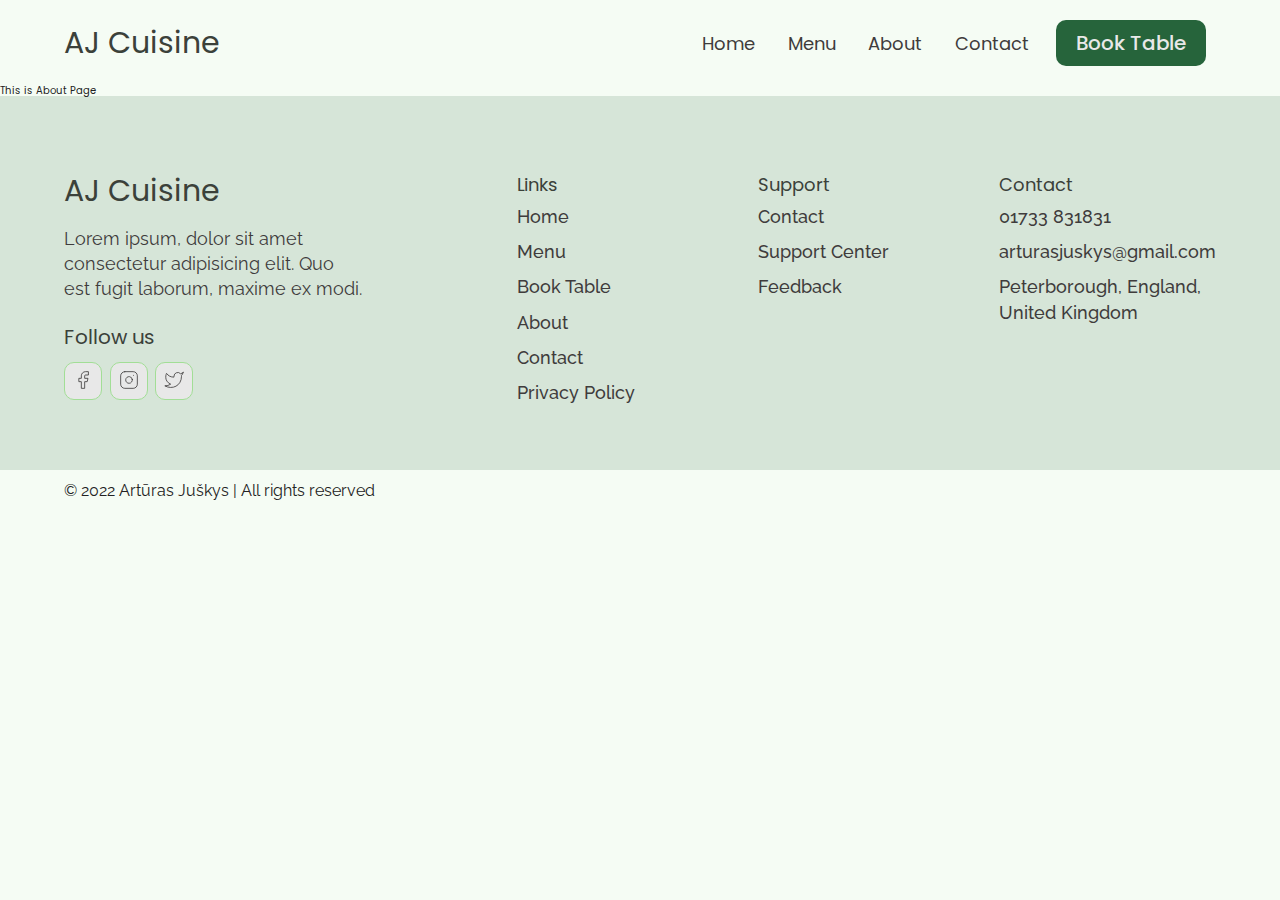
==== about.html @ 6d42ea67 "Adding - Nav Menu & Footer to All Pages" ====
<!DOCTYPE html>
<html lang="en">
  <head>
    <meta charset="UTF-8" />
    <meta http-equiv="X-UA-Compatible" content="IE=edge" />
    <meta name="viewport" content="width=device-width, initial-scale=1.0" />
    <link rel="stylesheet" href="./assets/css/reset.css" />
    <link rel="stylesheet" href="./assets/css/global.css" />
    <link rel="stylesheet" href="./assets/css/components.css" />
    <!-- AOS Scroll CSS -->
    <link rel="stylesheet" href="https://unpkg.com/aos@next/dist/aos.css" />
    <link rel="icon" type="image/x-icon" href="favicon.ico" />
    <title>About | AJ Cuisine</title>
  </head>
  <body>
    <!-- Nav Section -->
    <div class="nav">
      <div class="container">
        <div class="nav-wrapper">
          <a href="index.html" class="logo">AJ Cuisine</a>
          <nav>
            <div class="nav-icon">
              <svg
                xmlns="http://www.w3.org/2000/svg"
                width="24"
                height="24"
                viewBox="0 0 24 24"
                fill="none"
                stroke="currentColor"
                stroke-width="2"
                stroke-linecap="round"
                stroke-linejoin="round"
              >
                <line x1="3" y1="12" x2="21" y2="12" />
                <line x1="3" y1="6" x2="21" y2="6" />
                <line x1="3" y1="18" x2="21" y2="18" />
              </svg>
            </div>
            <div class="nav-overlay"></div>
            <ul class="nav-list">
              <div class="nav-close">
                <svg
                  xmlns="http://www.w3.org/2000/svg"
                  width="24"
                  height="24"
                  viewBox="0 0 24 24"
                  fill="none"
                  stroke="currentColor"
                  stroke-width="2"
                  stroke-linecap="round"
                  stroke-linejoin="round"
                >
                  <line x1="18" y1="6" x2="6" y2="18" />
                  <line x1="6" y1="6" x2="18" y2="18" />
                </svg>
              </div>
              <div class="nav-list-wrapper">
                <li><a class="nav-link" href="./index.html">Home</a></li>
                <li><a class="nav-link" href="./menu.html">Menu</a></li>
                <li><a class="nav-link" href="./about.html">About</a></li>
                <li>
                  <a class="nav-link" href="./contact.html">Contact</a>
                </li>
                <li>
                  <a href="./booking.html" class="btn primary-btn"
                    >Book Table</a
                  >
                </li>
              </div>
            </ul>
          </nav>
        </div>
      </div>
    </div>
    <!-- End Nav Section -->

    <h1>This is About Page</h1>

    <!-- Footer -->

    <footer>
      <div class="container">
        <div class="footer-wrapper">
          <div class="footer-one">
            <a href="index.html" class="footer logo">AJ Cuisine</a>
            <p class="footer-desc">
              Lorem ipsum, dolor sit amet consectetur adipisicing elit. Quo est
              fugit laborum, maxime ex modi.
            </p>
            <div class="footer-social">
              <h4 class="footer-social-title">Follow us</h4>
              <ol class="footer-social-list">
                <li>
                  <a href="#">
                    <svg
                      xmlns="http://www.w3.org/2000/svg"
                      width="24"
                      height="24"
                      viewBox="0 0 24 24"
                      fill="none"
                      stroke="currentColor"
                      stroke-width="1"
                      stroke-linecap="round"
                      stroke-linejoin="round"
                      class="feather feather-facebook"
                    >
                      <path
                        d="M18 2h-3a5 5 0 0 0-5 5v3H7v4h3v8h4v-8h3l1-4h-4V7a1 1 0 0 1 1-1h3z"
                      />
                    </svg>
                  </a>
                </li>
                <li>
                  <a href="#">
                    <svg
                      xmlns="http://www.w3.org/2000/svg"
                      width="24"
                      height="24"
                      viewBox="0 0 24 24"
                      fill="none"
                      stroke="currentColor"
                      stroke-width="1"
                      stroke-linecap="round"
                      stroke-linejoin="round"
                      class="feather feather-instagram"
                    >
                      <rect x="2" y="2" width="20" height="20" rx="5" ry="5" />
                      <path
                        d="M16 11.37A4 4 0 1 1 12.63 8 4 4 0 0 1 16 11.37z"
                      />
                      <line x1="17.5" y1="6.5" x2="17.51" y2="6.5" />
                    </svg>
                  </a>
                </li>
                <li>
                  <a href="#">
                    <svg
                      xmlns="http://www.w3.org/2000/svg"
                      width="24"
                      height="24"
                      viewBox="0 0 24 24"
                      fill="none"
                      stroke="currentColor"
                      stroke-width="1"
                      stroke-linecap="round"
                      stroke-linejoin="round"
                      class="feather feather-twitter"
                    >
                      <path
                        d="M23 3a10.9 10.9 0 0 1-3.14 1.53 4.48 4.48 0 0 0-7.86 3v1A10.66 10.66 0 0 1 3 4s-4 9 5 13a11.64 11.64 0 0 1-7 2c9 5 20 0 20-11.5a4.5 4.5 0 0 0-.08-.83A7.72 7.72 0 0 0 23 3z"
                      />
                    </svg>
                  </a>
                </li>
              </ol>
            </div>
          </div>
          <div class="footer-two">
            <h3 class="footer-title">Links</h3>
            <ol class="footer-links">
              <li><a href="./index.html">Home</a></li>
              <li><a href="./menu.html">Menu</a></li>
              <li><a href="./booking.html">Book Table</a></li>
              <li><a href="./about.html">About</a></li>
              <li><a href="./contact.html">Contact</a></li>
              <li><a href="#">Privacy Policy</a></li>
            </ol>
          </div>
          <div class="footer-three">
            <h3 class="footer-title">Support</h3>
            <ol class="footer-links">
              <li><a href="./pages/contact.html">Contact</a></li>
              <li><a href="#">Support Center</a></li>
              <li><a href="#">Feedback</a></li>
            </ol>
          </div>
          <div class="footer-four">
            <h3 class="footer-title">Contact</h3>
            <ol class="footer-links">
              <li><a href="tel:01733831831">01733 831831</a></li>
              <li>
                <a href="mailto:arturasjuskys@gmail.com"
                  >arturasjuskys@gmail.com</a
                >
              </li>
              <li><a href="#">Peterborough, England, United Kingdom</a></li>
            </ol>
          </div>
        </div>
      </div>
    </footer>

    <div id="copyright">
      <div class="container">
        <p class="copyright-text">
          &copy; 2022 Art&#363;ras Ju&#353;kys | All rights reserved
        </p>
      </div>
    </div>

    <!-- End Footer -->

    <!-- AOS Scroll JS -->
    <script src="https://unpkg.com/aos@next/dist/aos.js"></script>
    <!-- custom sripts -->
    <script src="./assets/js/main.js"></script>
  </body>
</html>
---- assets/css/global.css ----
@import url("https://fonts.googleapis.com/css2?family=Poppins:wght@500;600&family=Raleway:wght@400;500;600&family=Roboto:ital,wght@0,100;0,300;0,400;0,500;0,700;0,900;1,100;1,300;1,400;1,500;1,700;1,900&family=Xanh+Mono:ital@1&display=swap");
@import url("https://fonts.googleapis.com/css2?family=Poppins:wght@500;600&family=Raleway:wght@400;500;600&family=Roboto:ital,wght@0,100;0,300;0,400;0,500;0,700;0,900;1,100;1,300;1,400;1,500;1,700;1,900&family=Xanh+Mono:ital@1&display=swap");

:root {
  --green-1: #26643b;
  --green-2: #a2de96;
  --lightGreen-1: #d6e5d8;
  --lightGreen-2: #f5fcf4;
  --black-1: #3b413a;
  --black-2: #3f3c3c;
  --black-3: #5b6359;
  --white-1: #e8e8e8;

  --medium: 10px;
}

html {
  font-size: 10px;
  overflow-x: hidden;
}

body {
  background-color: var(--lightGreen-2);
  overflow-x: hidden;
}

.container {
  max-width: 1200px;
  width: 90%;
  margin: 0 auto;
}

section {
  padding: 100px 0;
}

img {
  width: 100%;
  height: 100%;
  object-fit: contain;
}

h1,
h2,
h3,
h4 {
  font-family: "Poppins";
}

p {
  font-family: "Raleway";
  font-weight: 400;
  line-height: 1.4em;
  font-size: 1.8rem;
}

a {
  display: inline-block;
  text-decoration: none;
}

@media only screen and (max-width: 768px) {
  section {
    padding: 50px 0;
  }
}
---- assets/css/components.css ----
/* Global Button */

.btn {
  color: var(--green-1);
  font-family: "Poppins";
  font-weight: 500;
  border-radius: var(--medium);
  font-size: 1.4rem;
  padding: 1.2rem 2rem;
}
.primary-btn {
  color: var(--white-1);
  background-color: var(--green-1);
}
@media only screen and (min-width: 768px) {
  .btn {
    padding: 1.3rem 2rem;
    font-size: 2rem;
  }
}

/* Global Logo */
.logo {
  text-decoration: none;
  font-size: 3rem;
  color: var(--black-1);
  font-family: "Poppins";
  margin: auto 0;
}

/****************************************************************************/
/* Nav */

.nav {
  padding: 2rem 0;
}
.nav-icon,
.nav-close,
.nav-overlay {
  display: none;
}
.nav-wrapper {
  display: flex;
  justify-content: space-between;
}
.nav-list li {
  display: inline-block;
  margin: 0 1rem;
}
.nav-list .nav-link {
  font-size: 1.8rem;
  font-family: "Poppins";
  color: var(--black-2);
  padding: 0.5rem;
}
.nav-list li:hover .nav-link {
  color: var(--green-1);
}
@media only screen and (max-width: 768px) {
  .nav {
    position: relative;
  }
  .nav-icon,
  .nav-close {
    display: block;
    cursor: pointer;
  }
  .nav-icon svg,
  .nav-close svg {
    pointer-events: none;
    height: 3rem;
    width: 3rem;
  }
  .nav-close {
    position: absolute;
    color: var(--black-1);
    right: 1rem;
    top: 1rem;
  }
  .nav-list {
    z-index: 100;
    position: absolute;
    left: 100%;
    top: 0;
    height: 100vh;
    width: 80%;
    background-color: var(--lightGreen-1);
    display: flex;
    align-items: center;
    justify-content: flex-end;
    padding-right: 2rem;
    transform: translateX(0%);
    overflow: hidden;
    transition: 0.3s ease-in transform;
  }
  .nav-list.show {
    transform: translateX(-100%);
  }
  .nav-list li {
    display: block;
    text-align: right;
    margin-bottom: 2rem;
  }
  .nav-list a {
    font-size: 1.6rem;
  }
  .nav-overlay {
    position: absolute;
    left: 0;
    top: 0;
    z-index: 100;
    height: 100vh;
    width: 100%;
    background-color: rgba(18, 24, 14, 0.8);
    display: none;
  }
  .nav-overlay.show {
    display: block;
  }
}

/****************************************************************************/
/* Footer */
footer {
  background-color: var(--lightGreen-1);
  padding-top: 5rem;
  padding-bottom: 2rem;
}
.footer-wrapper {
  display: flex;
  flex-direction: column;
  gap: 3rem;
}
.footer.logo {
  margin-bottom: 2rem;
}
.footer-desc {
  font-size: 1.4rem;
  color: var(--black-2);
  margin-bottom: 2rem;
}
.footer-social-title,
.footer-title {
  font-size: 1.8rem;
  color: var(--black-1);
  margin-bottom: 1rem;
}
.footer-social li {
  display: inline-block;
  margin-right: 0.5rem;
}
.footer-social a {
  padding: 0.5rem 0.8rem;
  background-color: var(--white-1);
  border: 1px solid var(--green-2);
  border-radius: var(--medium);
}
.footer-social svg {
  width: 2rem;
  color: var(--black-2);
}
.footer-links a {
  font-size: 1.4rem;
  margin-bottom: 0.5rem;
  color: var(--black-2);
  font-family: "Raleway";
  font-weight: 500;
  line-height: 1.4;
}
#copyright {
  padding: 1rem 0;
}
.copyright-text {
  font-size: 1.4rem;
  text-align: center;
}

@media only screen and (min-width: 768px) {
  footer {
    padding-top: 8rem;
    padding-bottom: 4rem;
  }
  .footer-wrapper {
    flex-direction: row;
  }
  .footer-one {
    flex: 4;
  }
  .footer-two,
  .footer-three,
  .footer-four {
    flex: 2;
  }
  .footer-desc {
    max-width: 30rem;
    font-size: 1.8rem;
    margin-bottom: 2.5rem;
  }
  .footer-social-title,
  .footer-links {
    font-size: 2rem;
    margin-bottom: 1.5rem;
  }
  .footer-links a {
    font-size: 1.8rem;
    margin-bottom: 1rem;
  }
  .copyright-text {
    font-size: 1.6rem;
    text-align: left;
  }
}
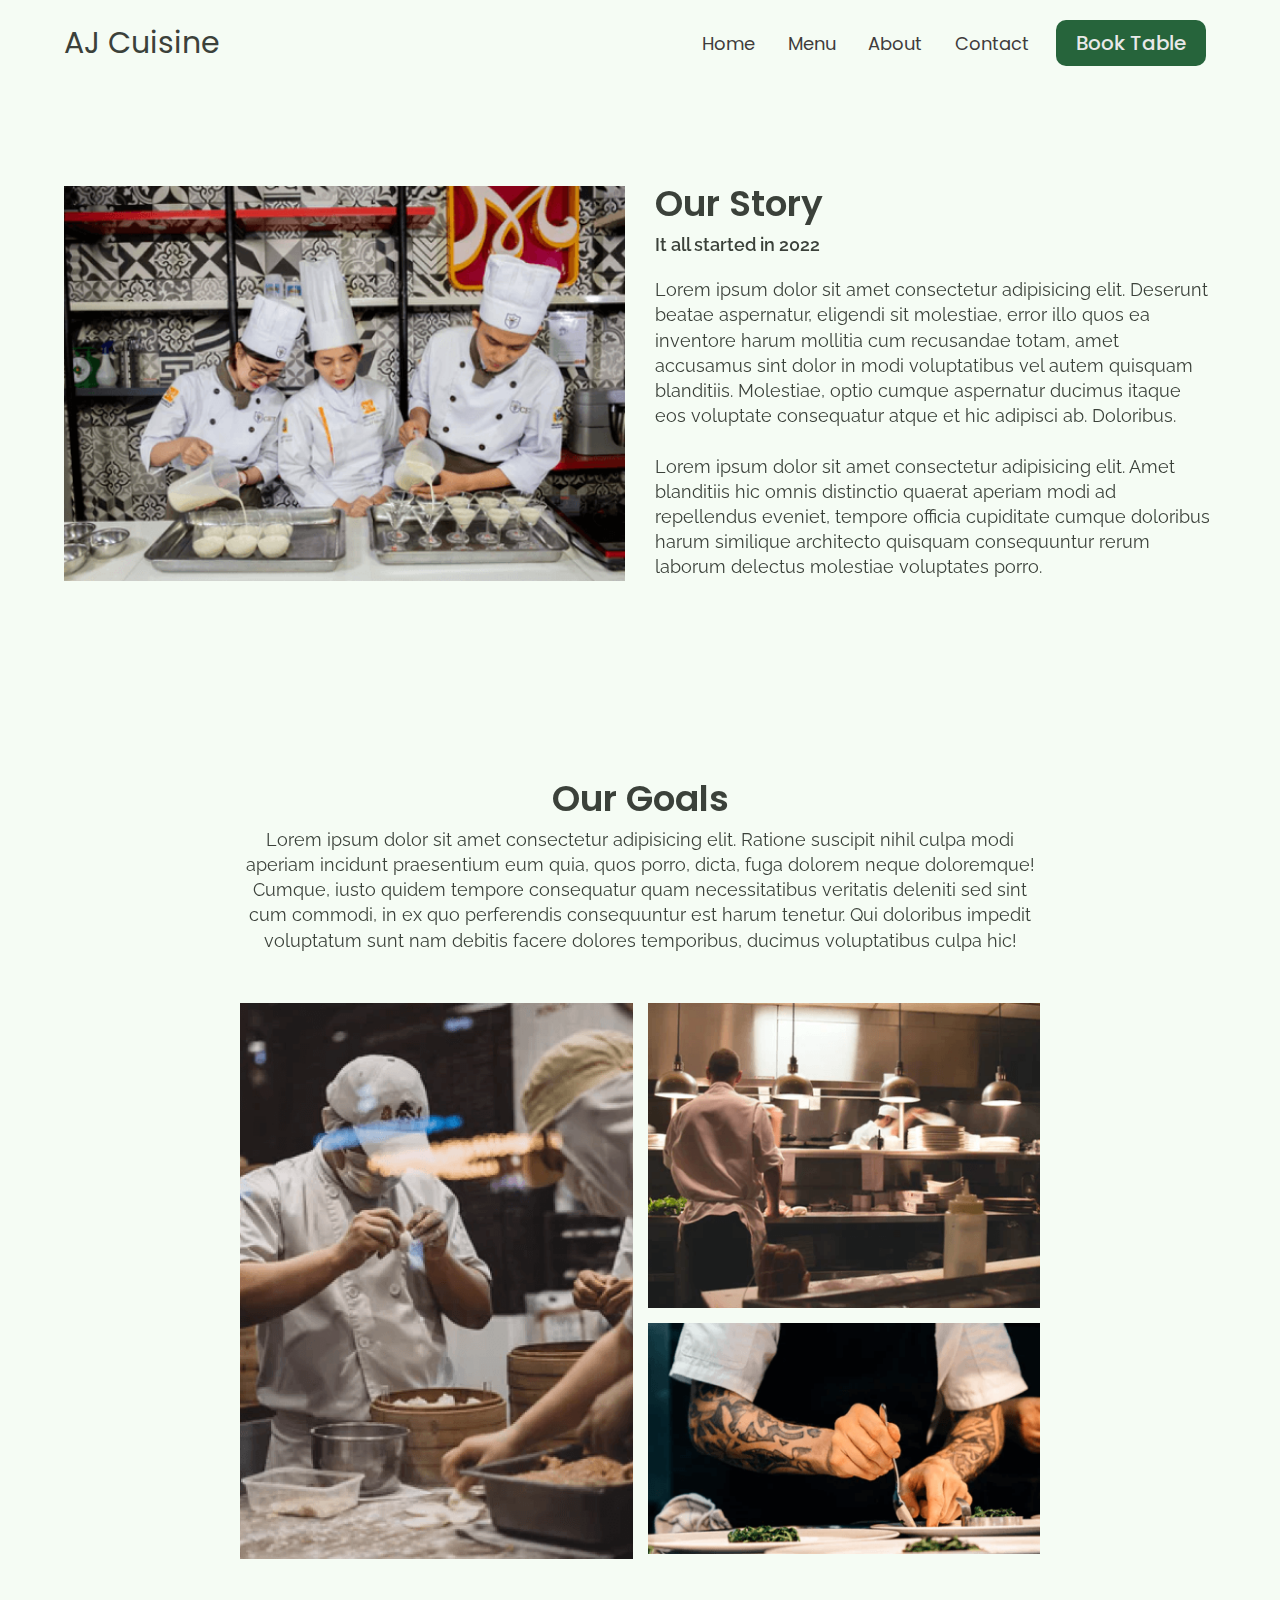
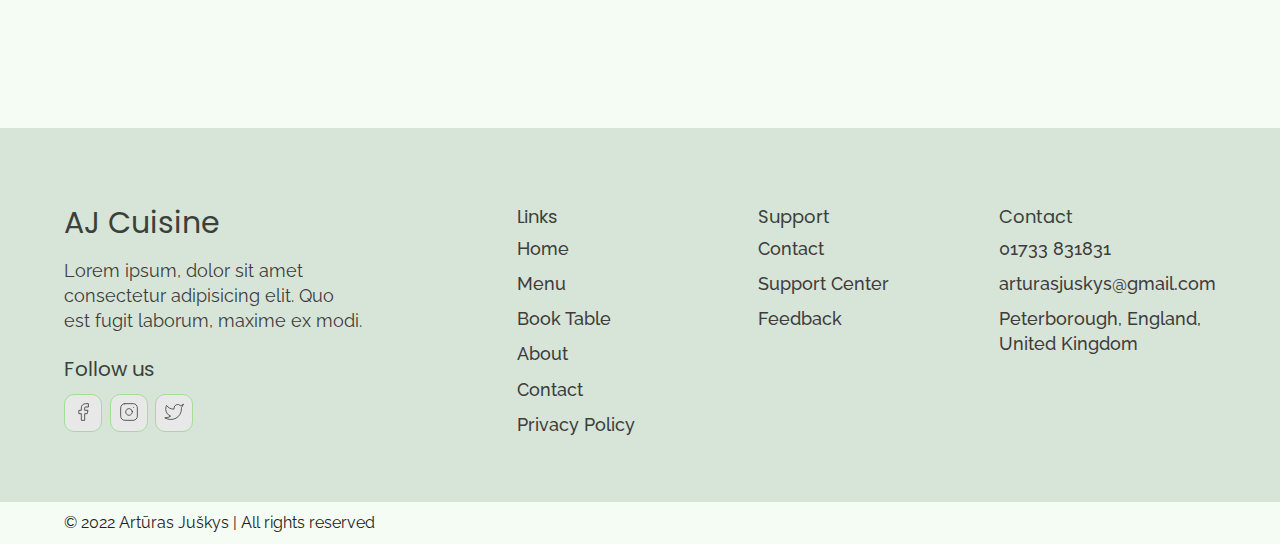
==== commit 5b513883: "Adding - About Page" ====
--- a/about.html
+++ b/about.html
@@ -7,6 +7,7 @@
     <link rel="stylesheet" href="./assets/css/reset.css" />
     <link rel="stylesheet" href="./assets/css/global.css" />
     <link rel="stylesheet" href="./assets/css/components.css" />
+    <link rel="stylesheet" href="./assets/css/about.css" />
     <!-- AOS Scroll CSS -->
     <link rel="stylesheet" href="https://unpkg.com/aos@next/dist/aos.css" />
     <link rel="icon" type="image/x-icon" href="favicon.ico" />
@@ -74,7 +75,63 @@
     </div>
     <!-- End Nav Section -->
 
-    <h1>This is About Page</h1>
+    <!-- Our Story -->
+
+    <section id="our-story" data-aos="fade-up">
+      <div class="container our-story-wrapper">
+        <img src="./assets/images/ourStoryImg.png" alt="ja's cuisine" />
+        <div class="our-story-info">
+          <h3 class="our-story-title">Our Story</h3>
+          <p class="our-story-subtitle">It all started in 2022</p>
+          <p class="our-story-text">
+            Lorem ipsum dolor sit amet consectetur adipisicing elit. Deserunt
+            beatae aspernatur, eligendi sit molestiae, error illo quos ea
+            inventore harum mollitia cum recusandae totam, amet accusamus sint
+            dolor in modi voluptatibus vel autem quisquam blanditiis. Molestiae,
+            optio cumque aspernatur ducimus itaque eos voluptate consequatur
+            atque et hic adipisci ab. Doloribus.
+            <br /><br />
+            Lorem ipsum dolor sit amet consectetur adipisicing elit. Amet
+            blanditiis hic omnis distinctio quaerat aperiam modi ad repellendus
+            eveniet, tempore officia cupiditate cumque doloribus harum similique
+            architecto quisquam consequuntur rerum laborum delectus molestiae
+            voluptates porro.
+          </p>
+        </div>
+      </div>
+    </section>
+
+    <!-- End Our Story -->
+
+    <!-- Our Goals -->
+
+    <section id="our-goals" data-aos="fade-down">
+      <div class="container">
+        <div class="our-goals-info">
+          <h3 class="our-goals-title">Our Goals</h3>
+          <p class="our-goals-text">
+            Lorem ipsum dolor sit amet consectetur adipisicing elit. Ratione
+            suscipit nihil culpa modi aperiam incidunt praesentium eum quia,
+            quos porro, dicta, fuga dolorem neque doloremque! Cumque, iusto
+            quidem tempore consequatur quam necessitatibus veritatis deleniti
+            sed sint cum commodi, in ex quo perferendis consequuntur est harum
+            tenetur. Qui doloribus impedit voluptatum sunt nam debitis facere
+            dolores temporibus, ducimus voluptatibus culpa hic!
+          </p>
+        </div>
+        <div class="our-goals-img-wrapper">
+          <img
+            class="our-goals-img-1"
+            src="./assets/images/ourGoals_img1.png"
+            alt="our chef"
+          />
+          <img src="./assets/images/ourGoals_img2.png" alt="our chef" />
+          <img src="./assets/images/ourGoals_img3.png" alt="our chef" />
+        </div>
+      </div>
+    </section>
+
+    <!-- End Our Goals -->
 
     <!-- Footer -->
 
--- a/assets/css/global.css
+++ b/assets/css/global.css
@@ -11,6 +11,7 @@
   --black-3: #5b6359;
   --white-1: #e8e8e8;
 
+  --small: 5px;
   --medium: 10px;
 }
 
@@ -36,7 +37,6 @@
 
 img {
   width: 100%;
-  height: 100%;
   object-fit: contain;
 }
 
--- a/assets/css/components.css
+++ b/assets/css/components.css
@@ -120,6 +120,131 @@
 }
 
 /****************************************************************************/
+/* Store Info */
+.store-info {
+  display: flex;
+  align-items: stretch;
+  justify-content: center;
+  flex-wrap: wrap;
+  gap: 1rem;
+}
+.store-info-item {
+  background-color: var(--lightGreen-1);
+  padding: 2rem 3rem;
+  text-align: center;
+  border-radius: var(--medium);
+  width: 15rem;
+}
+.store-info-item img {
+  width: 3rem;
+  height: 3rem;
+  margin: 0 auto;
+  margin-bottom: 1.5rem;
+}
+.store-info-title {
+  font-size: 1.4rem;
+  font-family: "Poppins";
+  font-weight: 500;
+  margin-bottom: 0.5rem;
+  color: var(--black-1);
+}
+.store-info-text {
+  font-size: 1.4rem;
+  font-family: "Raleway";
+  color: var(--black-2);
+}
+
+@media only screen and (min-width: 768px) {
+  .store-info {
+    gap: 2rem;
+  }
+  .store-info-item {
+    min-width: 20rem;
+    padding: 4rem 0;
+  }
+  .store-info-item img {
+    width: 4.7rem;
+    margin-bottom: 2.5rem;
+  }
+  .store-info-title {
+    font-size: 1.8rem;
+    margin-bottom: 1rem;
+    line-height: 1.2;
+  }
+  .store-info-text {
+    font-size: 1.6rem;
+  }
+}
+
+/****************************************************************************/
+/* Dishes Grid */
+.dish-grid-title {
+  font-size: 1.8rem;
+  margin-bottom: 2rem;
+  font-weight: 600;
+  color: var(--black-1);
+}
+.dish-grid-wrapper {
+  display: grid;
+  grid-template-columns: repeat(auto-fit, minmax(14rem, 1fr));
+  gap: 1rem;
+}
+.dish-grid-item {
+  display: flex;
+  flex-direction: column;
+  background-color: var(--lightGreen-1);
+  padding: 0.5rem;
+  gap: 0.5rem;
+  border-radius: var(--medium);
+}
+.dish-grid-item-img {
+  flex: 4;
+  object-fit: cover;
+  height: 10rem;
+  border-radius: var(--small);
+}
+.dish-grid-item-info {
+  flex: 5;
+}
+.dish-grid-item-title {
+  font-size: 1.4rem;
+  color: var(--black-1);
+  margin-bottom: 0.5rem;
+}
+.dish-grid-item-price {
+  font-size: 1.4rem;
+  color: var(--green-1);
+  font-weight: 600;
+  margin-bottom: 0.5rem;
+}
+.dish-grid-item-rating {
+  max-height: 1.5rem;
+  width: max-content;
+}
+
+@media only screen and (min-width: 768px) {
+  .dish-grid-title {
+    font-size: 2.4rem;
+  }
+  .dish-grid-wrapper {
+    grid-template-columns: repeat(auto-fit, minmax(35rem, 1fr));
+    gap: 3rem;
+  }
+  .dish-grid-item {
+    flex-direction: row;
+    padding: 1.5rem;
+    gap: 1rem;
+  }
+  .dish-grid-item-title {
+    font-size: 2.4rem;
+    margin-bottom: 1rem;
+  }
+  .dish-grid-item-price {
+    font-size: 2rem;
+    margin-bottom: 1rem;
+  }
+}
+/****************************************************************************/
 /* Footer */
 footer {
   background-color: var(--lightGreen-1);
--- a/assets/css/about.css
+++ b/assets/css/about.css
@@ -0,0 +1,88 @@
+/* Our Story */
+.our-story-wrapper {
+  display: flex;
+  flex-direction: column;
+  gap: 2rem;
+}
+.our-story-title {
+  font-size: 1.8rem;
+  font-weight: 600;
+  color: var(--black-1);
+  margin-bottom: 1rem;
+}
+.our-story-subtitle {
+  font-size: 1.4rem;
+  font-weight: 600;
+  color: var(--black-1);
+  margin-bottom: 2rem;
+}
+.our-story-text {
+  font-size: 1.4rem;
+  color: var(--black-1);
+}
+
+@media only screen and (min-width: 768px) {
+  .our-story-wrapper {
+    flex-direction: row;
+    gap: 3rem;
+  }
+  .our-story-wrapper img,
+  .our-story-info {
+    flex: 1;
+  }
+  .our-story-title {
+    font-size: 3.6rem;
+  }
+  .our-story-subtitle {
+    font-size: 1.8rem;
+  }
+  .our-story-text {
+    font-size: 1.8rem;
+    max-width: 80rem;
+  }
+}
+
+/****************************************************************************/
+/* Our Goals */
+.our-goals-info {
+  text-align: left;
+  margin-bottom: 5rem;
+}
+.our-goals-title {
+  font-size: 1.8rem;
+  font-weight: 600;
+  color: var(--black-1);
+  margin-bottom: 1rem;
+}
+.our-goals-text {
+  font-size: 1.4rem;
+  color: var(--black-1);
+}
+.our-goals-img-wrapper {
+  display: grid;
+  grid-template-columns: 1fr 1fr;
+  grid-template-rows: 1fr 1fr;
+  gap: 1rem;
+  max-width: 80rem;
+  margin: 0 auto;
+}
+.our-goals-img-1 {
+  grid-row: 1/3;
+}
+
+@media only screen and (min-width: 768px) {
+  .our-goals-info {
+    text-align: center;
+  }
+  .our-goals-title {
+    font-size: 3.6rem;
+  }
+  .our-goals-text {
+    font-size: 1.8rem;
+    max-width: 80rem;
+    margin: 0 auto;
+  }
+  .our-goals-img-wrapper {
+    gap: 1.5rem;
+  }
+}
